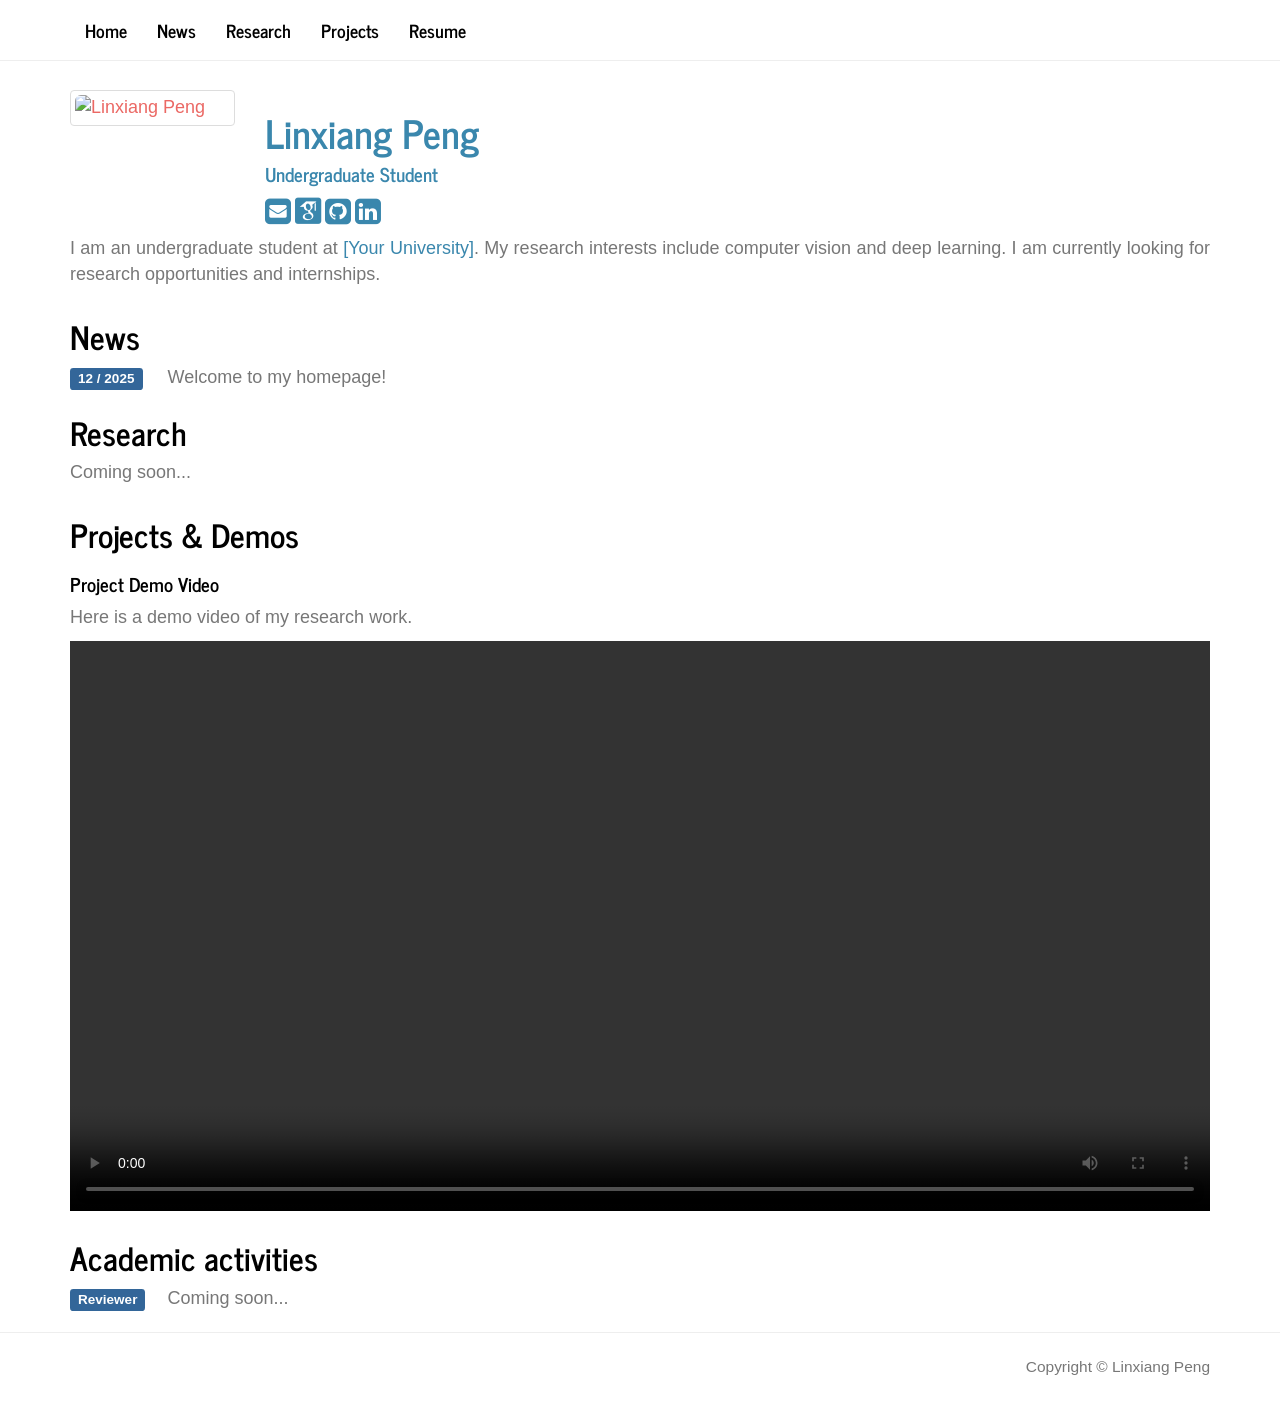
==== index.html @ 298efb1e "moban commmit" ====
<!DOCTYPE html>
<html lang="en">
    <head>
        <meta charset="utf-8">
        <meta http-equiv="X-UA-Compatible" content="IE=edge">
        <meta name="viewport" content="width=device-width, initial-scale=1.0">
	<title>Linxiang Peng</title>

	<link href="./css/bootstrap.min.css" rel="stylesheet">
        <link rel="stylesheet" href="./assets/academicons-1.7.0/css/academicons.css"/>
    	<link rel="stylesheet" href="./assets/font-awesome-4.7.0/css/font-awesome.min.css"/>
    </head>

    <body>

      <div style="height:10px;"></div>
      <!-- Navigation bar -->
      
      <div class="navbar navbar-default  navbar-fixed-top bg-info">
        <div class="container">
          <div class="navbar-header">
          
            <button class="navbar-toggle" type="button" data-toggle="collapse" data-target="#navbar-main">
              <span class="icon-bar"></span>
              <span class="icon-bar"></span>
              <span class="icon-bar"></span>
            </button>
          </div>
          <div class="navbar-collapse collapse" id="navbar-main">
             
            <ul class="nav navbar-nav navbar-left">
              <li ><a href="index.html#aboutme">Home</a></li>
              <li ><a href="#news">News</a></li>
              <li ><a href="#research">Research</a></li>
              <li ><a href="#projects">Projects</a></li>
		<li ><a href="#">Resume</a></li>
            </ul>
          </div>
        </div>
      </div>

      <div style="height:80px;"></div>
     

      <!-- end of navigation bar -->

      <!-- CONTENTS -->
      <div class="container">
        <!-- Aboutme -->
        <!--<div id="aboutme"></div> -->
        <div class="row">
          <div class="col-xs-6 col-sm-4 col-md-2">
            <a class="thumbnail">
              <img src="https://via.placeholder.com/150" alt="Linxiang Peng" class="img-rounded">
            </a>            
          </div>

          <div class="col-xs-10 col-sm-6 col-md-4">
            <h1 class="text-info">Linxiang Peng</h1>
            <h4 class="text-info">Undergraduate Student</h4>
	    <h5>
	    	<a href="mailto:plx@mail.ustc.edu.cn" class="text-info" title="e-Mail"><i class="fa fa-envelope-square fa-2x"></i></a>
            	<a href="#" class="text-info" title="Google Scholar"><i class="ai ai-google-scholar-square ai-2x"></i></a>
		<a href="#" class="text-info" title="GitHub"><i class="fa fa-github-square fa-2x"></i></a>
            	<a href="#" class="text-info" title="LinkedIn"><i class="fa fa-linkedin-square fa-2x"></i></a>
	    </h5>
	    <! --
		<img src="./img/inria.png" alt="inria" style="width:40%">
          </div>
        </div>
		
         
         <p class="text-body", align="justify">
         I am an undergraduate student at <a href='#' class="text-info">[Your University]</a>. My research interests include computer vision and deep learning. I am currently looking for research opportunities and internships.
	
        <!-- News -->
        <div class="row" id="news" style="padding-top:60px; margin-top:-60px;">
          <div class="col-md-12">
            <h2>News</h2>
          </div>
        </div>

	<div class="row">
          <div class="col-sm-1 col-md-1">
            <span class="label label-info">12 / 2025</span>
          </div>
          <div class="col-sm-11 col-md-11">
                 Welcome to my homepage!
          </div>
        </div>
        <div style="height:3px;"></div>

        <!-- end of news -->

        <!-- Research -->
        <div class="row"  id="research" style="padding-top:60px; margin-top:-60px;">
          <div class="col-md-12">
            <h2>Research</h2>
            <p>Coming soon...</p>
          </div>
        </div>

        <!-- Projects -->
        <div class="row" id="projects" style="padding-top:60px; margin-top:-60px;">
            <div class="col-md-12">
                <h2>Projects & Demos</h2>
                <div class="row">
                    <div class="col-md-12">
                        <h4>Project Demo Video</h4>
                        <p>Here is a demo video of my research work.</p>
                        <!-- Replace 'demo.mp4' with your actual video filename -->
                        <video width="100%" controls>
                            <source src="static/videos/demo.mp4" type="video/mp4">
                            Your browser does not support the video tag.
                        </video>
                    </div>
                </div>
            </div>
        </div>
	
	 	<div class="row" id="teaching" style="padding-top:60px; margin-top:-60px;">
          <div class="col-md-12">
            <h2>Academic activities</h2>
            <div class="row">
				<div class="col-sm-1 col-md-1">
                  <span class="label label-info"> Reviewer </span>
              	</div>
				<div class="col-sm-11 col-md-11">
                	 Coming soon...
              	</div>
				</div>
            
	  	</div>
	 	</div>



	
      </div> <!-- end of contents -->
      <hr>


      <div class="container">
        <footer>
          <p align="right"><small>Copyright © Linxiang Peng</small></p>
        </footer>
        <div style="height:10px;"></div>
      </div>

      <!-- Bootstrap core JavaScript -->
      <!-- Placed at the end of the document so the pages load faster -->
      <script src="jq/jquery-1.11.1.min.js"></script>
      <script src="js/bootstrap.min.js"></script>
      <script src="js/docs.min.js"></script>

    </body>
</html>
---- assets/academicons-1.7.0/css/academicons.css ----
/*
 *  Academicons 1.9.1 by James Walsh (https://github.com/jpswalsh) and Katja Bercic (https://github.com/katjabercic)
 *  Fonts generated using FontForge - https://fontforge.org
 *  Square icons designed to be used alongside Font Awesome square icons - https://fortawesome.github.io/Font-Awesome/
 *  Licenses - Font: SIL OFL 1.1, CSS: MIT License
 */
@font-face {
    font-family: 'Academicons';
    font-style: normal;
    font-weight: 400;
    font-display: block;
    src:url('../fonts/academicons.eot');
    src:url('../fonts/academicons.eot') format('embedded-opentype'),
        url('../fonts/academicons.ttf') format('truetype'),
        url('../fonts/academicons.woff') format('woff'),
        url('../fonts/academicons.svg') format('svg');
}
.ai {
  font-family: 'Academicons';
  font-weight: 400;
  -moz-osx-font-smoothing: grayscale;
  -webkit-font-smoothing: antialiased;
  display: inline-block;
  font-style: normal;
  font-variant: normal;
  text-rendering: auto;
  line-height: 1;
}
.ai-academia:before {
  content: "\e9af";
}
.ai-academia-square:before {
  content: "\e93d";
}
.ai-acclaim:before {
  content: "\e92e";
}
.ai-acclaim-square:before {
  content: "\e93a";
}
.ai-acm:before {
  content: "\e93c";
}
.ai-acm-square:before {
  content: "\e95d";
}
.ai-acmdl:before {
  content: "\e96a";
}
.ai-acmdl-square:before {
  content: "\e9d3";
}
.ai-ads:before {
  content: "\e9cb";
}
.ai-ads-square:before {
  content: "\e94a";
}
.ai-africarxiv:before {
  content: "\e91b";
}
.ai-africarxiv-square:before {
  content: "\e90b";
}
.ai-arxiv:before {
  content: "\e974";
}
.ai-arxiv-square:before {
  content: "\e9a6";
}
.ai-biorxiv:before {
  content: "\e9a2";
}
.ai-biorxiv-square:before {
  content: "\e98b";
}
.ai-ceur:before {
  content: "\e96d";
}
.ai-ceur-square:before {
  content: "\e92f";
}
.ai-ciencia-vitae:before {
  content: "\e912";
}
.ai-ciencia-vitae-square:before {
  content: "\e913";
}
.ai-closed-access:before {
  content: "\e942";
}
.ai-closed-access-square:before {
  content: "\e943";
}
.ai-conversation:before {
  content: "\e94c";
}
.ai-conversation-square:before {
  content: "\e915";
}
.ai-coursera:before {
  content: "\e95f";
}
.ai-coursera-square:before {
  content: "\e97f";
}
.ai-crossref:before {
  content: "\e918";
}
.ai-crossref-square:before {
  content: "\e919";
}
.ai-cv:before {
  content: "\e9a5";
}
.ai-cv-square:before {
  content: "\e90a";
}
.ai-datacite:before {
  content: "\e91c";
}
.ai-datacite-square:before {
  content: "\e91d";
}
.ai-dataverse:before {
  content: "\e9f7";
}
.ai-dataverse-square:before {
  content: "\e9e4";
}
.ai-dblp:before {
  content: "\e94f";
}
.ai-dblp-square:before {
  content: "\e93f";
}
.ai-depsy:before {
  content: "\e97a";
}
.ai-depsy-square:before {
  content: "\e94b";
}
.ai-doi:before {
  content: "\e97e";
}
.ai-doi-square:before {
  content: "\e98f";
}
.ai-dryad:before {
  content: "\e97c";
}
.ai-dryad-square:before {
  content: "\e98c";
}
.ai-elsevier:before {
  content: "\e961";
}
.ai-elsevier-square:before {
  content: "\e910";
}
.ai-figshare:before {
  content: "\e981";
}
.ai-figshare-square:before {
  content: "\e9e7";
}
.ai-google-scholar:before {
  content: "\e9d4";
}
.ai-google-scholar-square:before {
  content: "\e9f9";
}
.ai-hal:before {
  content: "\e92c";
}
.ai-hal-square:before {
  content: "\e92d";
}
.ai-hypothesis:before {
  content: "\e95a";
}
.ai-hypothesis-square:before {
  content: "\e95b";
}
.ai-ideas-repec:before {
  content: "\e9ed";
}
.ai-ideas-repec-square:before {
  content: "\e9f8";
}
.ai-ieee:before {
  content: "\e929";
}
.ai-ieee-square:before {
  content: "\e9b9";
}
.ai-impactstory:before {
  content: "\e9cf";
}
.ai-impactstory-square:before {
  content: "\e9aa";
}
.ai-inaturalist:before {
  content: "\e900";
}
.ai-inaturalist-square:before {
  content: "\e901";
}
.ai-inpn:before {
  content: "\e902";
}
.ai-inpn-square:before {
  content: "\e903";
}
.ai-inspire:before {
  content: "\e9e9";
}
.ai-inspire-square:before {
  content: "\e9fe";
}
.ai-isidore:before {
  content: "\e936";
}
.ai-isidore-square:before {
  content: "\e954";
}
.ai-jstor:before {
  content: "\e938";
}
.ai-jstor-square:before {
  content: "\e944";
}
.ai-lattes:before {
  content: "\e9b3";
}
.ai-lattes-square:before {
  content: "\e99c";
}
.ai-mathoverflow:before {
  content: "\e9f6";
}
.ai-mathoverflow-square:before {
  content: "\e97b";
}
.ai-mendeley:before {
  content: "\e9f0";
}
.ai-mendeley-square:before {
  content: "\e9f3";
}
.ai-moodle:before {
  content: "\e907";
}
.ai-moodle-square:before {
  content: "\e908";
}
.ai-nakala:before {
  content: "\e940";
}
.ai-nakala-square:before {
  content: "\e941";
}
.ai-obp:before {
  content: "\e92a";
}
.ai-obp-square:before {
  content: "\e92b";
}
.ai-open-access:before {
  content: "\e939";
}
.ai-open-access-square:before {
  content: "\e9f4";
}
.ai-open-data:before {
  content: "\e966";
}
.ai-open-data-square:before {
  content: "\e967";
}
.ai-open-materials:before {
  content: "\e968";
}
.ai-open-materials-square:before {
  content: "\e969";
}
.ai-openedition:before {
  content: "\e946";
}
.ai-openedition-square:before {
  content: "\e947";
}
.ai-orcid:before {
  content: "\e9d9";
}
.ai-orcid-square:before {
  content: "\e9c3";
}
.ai-osf:before {
  content: "\e9ef";
}
.ai-osf-square:before {
  content: "\e931";
}
.ai-overleaf:before {
  content: "\e914";
}
.ai-overleaf-square:before {
  content: "\e98d";
}
.ai-philpapers:before {
  content: "\e98a";
}
.ai-philpapers-square:before {
  content: "\e96f";
}
.ai-piazza:before {
  content: "\e99a";
}
.ai-piazza-square:before {
  content: "\e90c";
}
.ai-preregistered:before {
  content: "\e906";
}
.ai-preregistered-square:before {
  content: "\e96b";
}
.ai-protocols:before {
  content: "\e952";
}
.ai-protocols-square:before {
  content: "\e953";
}
.ai-psyarxiv:before {
  content: "\e90e";
}
.ai-psyarxiv-square:before {
  content: "\e90f";
}
.ai-publons:before {
  content: "\e937";
}
.ai-publons-square:before {
  content: "\e94e";
}
.ai-pubmed:before {
  content: "\e99f";
}
.ai-pubmed-square:before {
  content: "\e97d";
}
.ai-pubpeer:before {
  content: "\e922";
}
.ai-pubpeer-square:before {
  content: "\e923";
}
.ai-researcherid:before {
  content: "\e91a";
}
.ai-researcherid-square:before {
  content: "\e95c";
}
.ai-researchgate:before {
  content: "\e95e";
}
.ai-researchgate-square:before {
  content: "\e99e";
}
.ai-ror:before {
  content: "\e948";
}
.ai-ror-square:before {
  content: "\e949";
}
.ai-sci-hub:before {
  content: "\e959";
}
.ai-sci-hub-square:before {
  content: "\e905";
}
.ai-scirate:before {
  content: "\e98e";
}
.ai-scirate-square:before {
  content: "\e99d";
}
.ai-scopus:before {
  content: "\e91e";
}
.ai-scopus-square:before {
  content: "\e91f";
}
.ai-semantic-scholar:before {
  content: "\e96e";
}
.ai-semantic-scholar-square:before {
  content: "\e96c";
}
.ai-springer:before {
  content: "\e928";
}
.ai-springer-square:before {
  content: "\e99b";
}
.ai-ssrn:before {
  content: "\e916";
}
.ai-ssrn-square:before {
  content: "\e917";
}
.ai-stackoverflow:before {
  content: "\e920";
}
.ai-stackoverflow-square:before {
  content: "\e921";
}
.ai-zenodo:before {
  content: "\e911";
}
.ai-zotero:before {
  content: "\e962";
}
.ai-zotero-square:before {
  content: "\e932";
}
/*  Duplication of the FontAwesome style classes using 'ai' in place of 'fa'. */
.ai-lg {
  font-size: 1.33333em;
  line-height: 0.75em;
  vertical-align: -.0667em;
}
.ai-xs {
  font-size: .75em;
}
.ai-sm {
  font-size: .875em;
}

.ai-1x {
  font-size: 1em;
}
.ai-2x {
  font-size: 2em;
}
.ai-3x {
  font-size: 3em;
}
.ai-4x {
  font-size: 4em;
}
.ai-5x {
  font-size: 5em;
}
.ai-6x {
  font-size: 6em;
}
.ai-7x {
  font-size: 7em;
}
.ai-8x {left
  font-size: 8em;
}
.ai-9x {
  font-size: 9em;
}
.ai-10x {
  font-size: 10em;
}

.ai-fw {
  text-align: center;
  width: 1.25em;
}

.ai-ul {
  list-style-type: none;
  margin-left: 2.5em;
  padding-left: 0;
}
.ai-ul > li {
    position: relative;
}
.ai-li {
  left: -2em;
  position: absolute;
  text-align: center;
  width: 2em;
  line-height: inherit;
}

.ai-border {
border: solid 0.08em #eee;
border-radius: .1em;
  padding: .2em .25em .15em;
}

.ai-pull-left {
  float: left;
}
.ai-pull-right {
  float: right;
}
.ai.ai-pull-left {
  margin-right: .3em;
}
.ai.ai-pull-right {
  margin-right: .3em;
}

.ai-stack {
  display: inline-block;
  height: 2em;
  line-height: 2em;
  position: relative;
  vertical-align: middle;
  width: 2.5em;
}
.ai-stack-1x,
.ai-stack-2x {
  left: 0;
  position: absolute;
  text-align: center;
  width: 100%;
}
.ai-stack-1x {
  line-height: inherit;
}
.ai-stack-2x {
  font-size: 2em;
}
.ai-inverse {
  color: #fff;
}
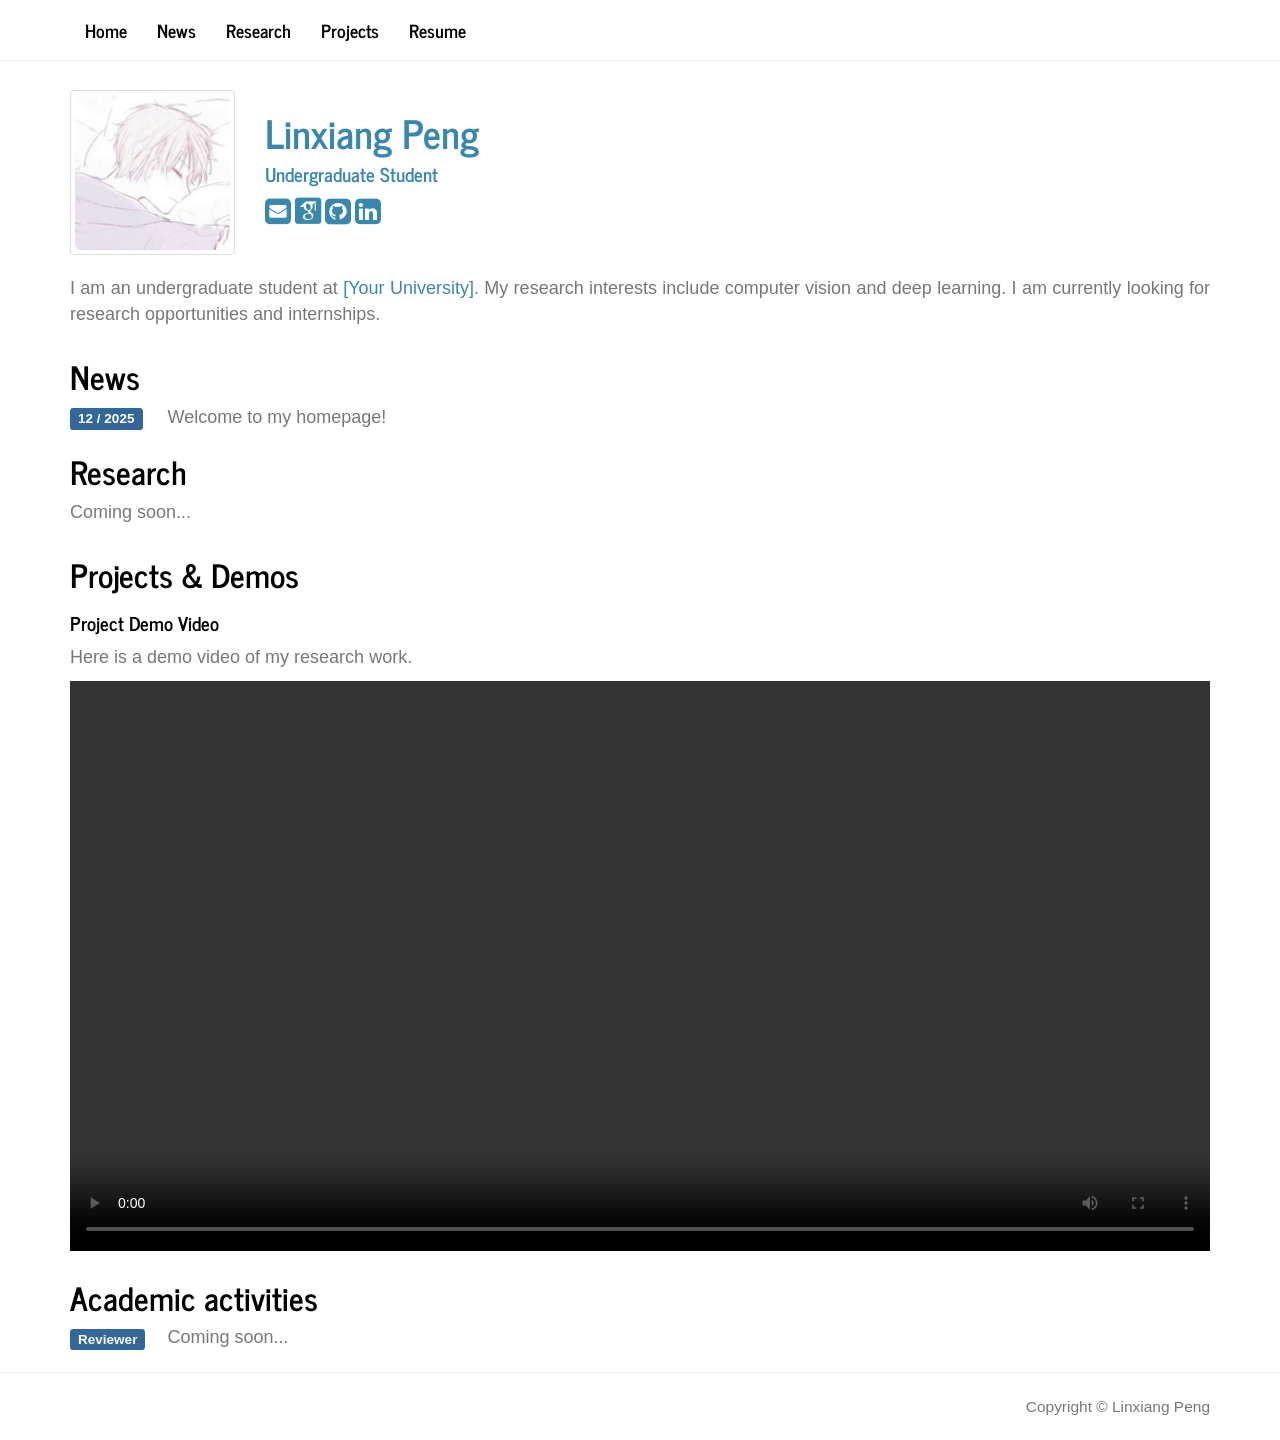
==== commit 9979df37: "cv commmit" ====
--- a/index.html
+++ b/index.html
@@ -33,7 +33,7 @@
               <li ><a href="#news">News</a></li>
               <li ><a href="#research">Research</a></li>
               <li ><a href="#projects">Projects</a></li>
-		<li ><a href="#">Resume</a></li>
+		<li ><a href="./img/cv.pdf">Resume</a></li>
             </ul>
           </div>
         </div>
@@ -51,7 +51,7 @@
         <div class="row">
           <div class="col-xs-6 col-sm-4 col-md-2">
             <a class="thumbnail">
-              <img src="https://via.placeholder.com/150" alt="Linxiang Peng" class="img-rounded">
+              <img src="./img/p.jpg" alt="Linxiang Peng" class="img-rounded">
             </a>            
           </div>
 
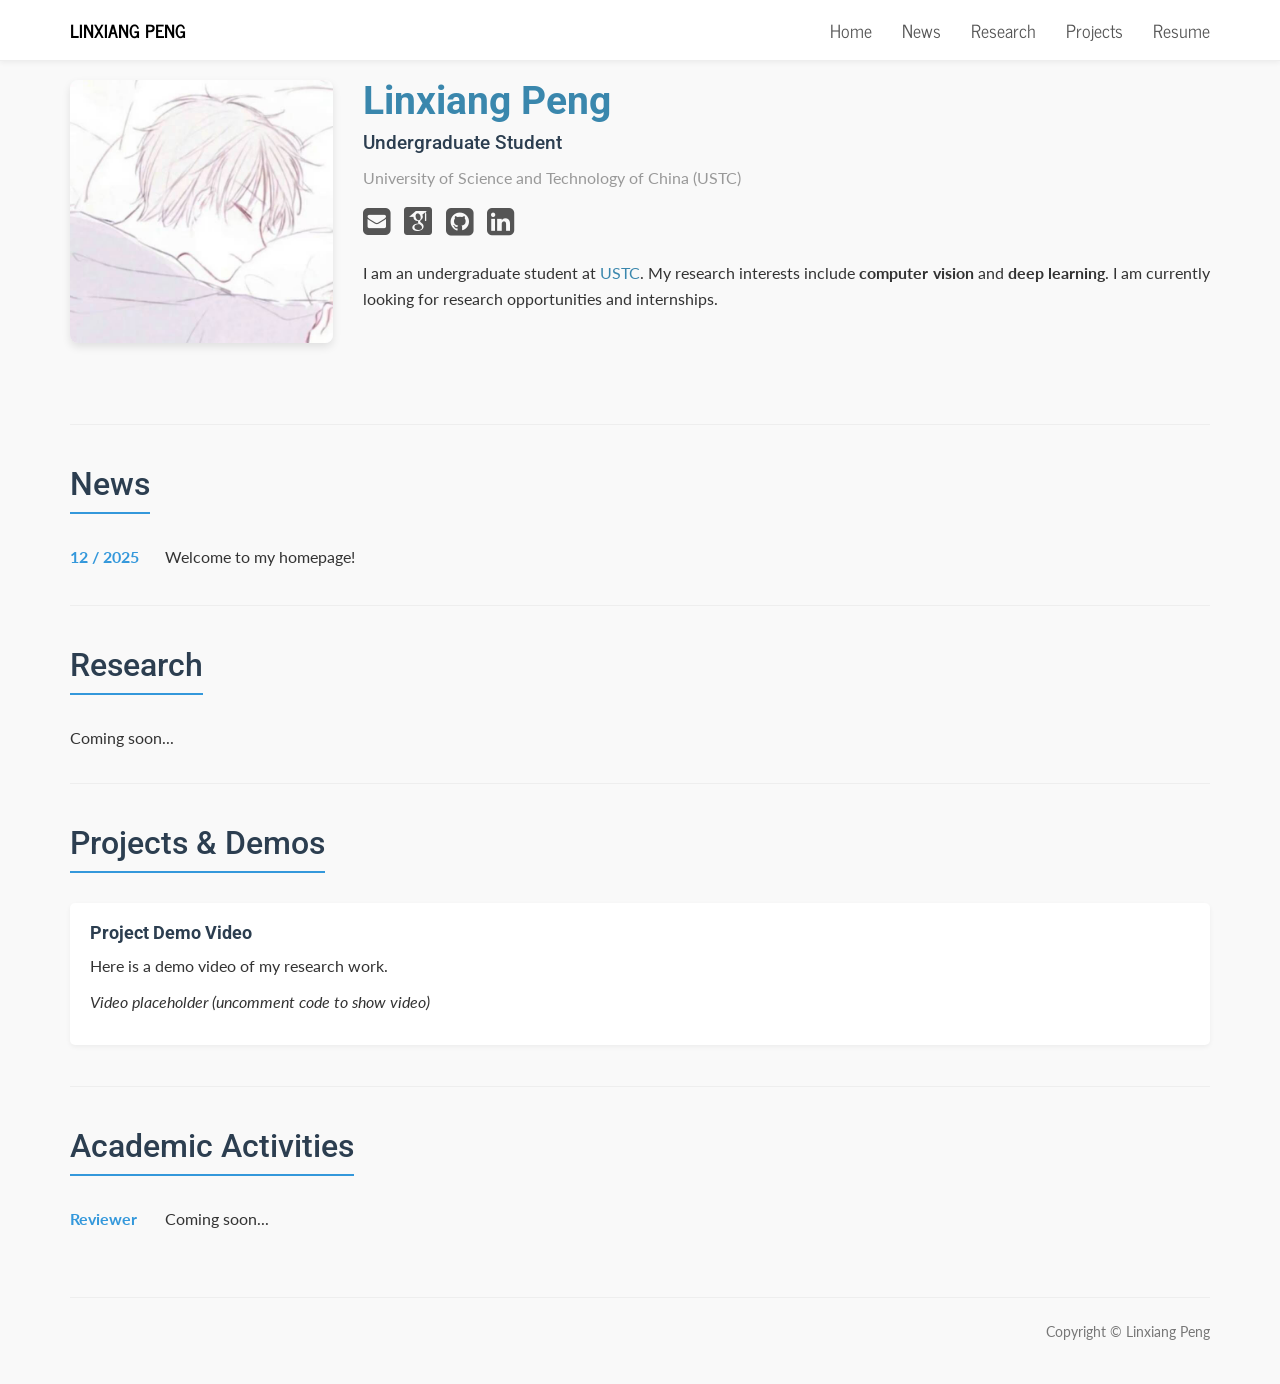
==== commit 2024be5f: "v2 commmit" ====
--- a/index.html
+++ b/index.html
@@ -4,154 +4,221 @@
         <meta charset="utf-8">
         <meta http-equiv="X-UA-Compatible" content="IE=edge">
         <meta name="viewport" content="width=device-width, initial-scale=1.0">
-	<title>Linxiang Peng</title>
-
-	<link href="./css/bootstrap.min.css" rel="stylesheet">
+        <title>Linxiang Peng</title>
+
+        <!-- Fonts -->
+        <link href="https://fonts.googleapis.com/css?family=Roboto:300,400,500,700|Lato:300,400,700" rel="stylesheet">
+
+        <!-- CSS -->
+        <link href="./css/bootstrap.min.css" rel="stylesheet">
         <link rel="stylesheet" href="./assets/academicons-1.7.0/css/academicons.css"/>
-    	<link rel="stylesheet" href="./assets/font-awesome-4.7.0/css/font-awesome.min.css"/>
+        <link rel="stylesheet" href="./assets/font-awesome-4.7.0/css/font-awesome.min.css"/>
+        <link href="./css/custom.css" rel="stylesheet">
     </head>
 
     <body>
 
-      <div style="height:10px;"></div>
-      <!-- Navigation bar -->
-      
-      <div class="navbar navbar-default  navbar-fixed-top bg-info">
+    <!-- Navigation bar -->
+    <div class="navbar navbar-default navbar-fixed-top">
         <div class="container">
-          <div class="navbar-header">
-          
-            <button class="navbar-toggle" type="button" data-toggle="collapse" data-target="#navbar-main">
-              <span class="icon-bar"></span>
-              <span class="icon-bar"></span>
-              <span class="icon-bar"></span>
-            </button>
-          </div>
-          <div class="navbar-collapse collapse" id="navbar-main">
-             
-            <ul class="nav navbar-nav navbar-left">
-              <li ><a href="index.html#aboutme">Home</a></li>
-              <li ><a href="#news">News</a></li>
-              <li ><a href="#research">Research</a></li>
-              <li ><a href="#projects">Projects</a></li>
-		<li ><a href="./img/cv.pdf">Resume</a></li>
-            </ul>
-          </div>
-        </div>
-      </div>
-
-      <div style="height:80px;"></div>
-     
-
-      <!-- end of navigation bar -->
-
-      <!-- CONTENTS -->
-      <div class="container">
-        <!-- Aboutme -->
-        <!--<div id="aboutme"></div> -->
-        <div class="row">
-          <div class="col-xs-6 col-sm-4 col-md-2">
-            <a class="thumbnail">
-              <img src="./img/p.jpg" alt="Linxiang Peng" class="img-rounded">
-            </a>            
-          </div>
-
-          <div class="col-xs-10 col-sm-6 col-md-4">
-            <h1 class="text-info">Linxiang Peng</h1>
-            <h4 class="text-info">Undergraduate Student</h4>
-	    <h5>
-	    	<a href="mailto:plx@mail.ustc.edu.cn" class="text-info" title="e-Mail"><i class="fa fa-envelope-square fa-2x"></i></a>
-            	<a href="#" class="text-info" title="Google Scholar"><i class="ai ai-google-scholar-square ai-2x"></i></a>
-		<a href="#" class="text-info" title="GitHub"><i class="fa fa-github-square fa-2x"></i></a>
-            	<a href="#" class="text-info" title="LinkedIn"><i class="fa fa-linkedin-square fa-2x"></i></a>
-	    </h5>
-	    <! --
-		<img src="./img/inria.png" alt="inria" style="width:40%">
-          </div>
-        </div>
-		
-         
-         <p class="text-body", align="justify">
-         I am an undergraduate student at <a href='#' class="text-info">[Your University]</a>. My research interests include computer vision and deep learning. I am currently looking for research opportunities and internships.
-	
-        <!-- News -->
+            <div class="navbar-header">
+                <button class="navbar-toggle" type="button" data-toggle="collapse" data-target="#navbar-main">
+                    <span class="icon-bar"></span>
+                    <span class="icon-bar"></span>
+                    <span class="icon-bar"></span>
+                </button>
+                <a class="navbar-brand" href="#">Linxiang Peng</a>
+            </div>
+            <div class="navbar-collapse collapse" id="navbar-main">
+                <ul class="nav navbar-nav navbar-right">
+                    <li><a href="#home">Home</a></li>
+                    <li><a href="#news">News</a></li>
+                    <li><a href="#research">Research</a></li>
+                    <li><a href="#projects">Projects</a></li>
+                    <li><a href="./img/cv.pdf" target="_blank">Resume</a></li>
+                </ul>
+            </div>
+        </div>
+    </div>
+
+    <div style="height:80px;"></div>
+
+    <!-- CONTENTS -->
+    <div class="container" id="home">
+        
+        <!-- ================================================================== -->
+        <!-- PROFILE SECTION -->
+        <!-- ================================================================== -->
+        <div class="row" style="margin-bottom: 60px;">
+            <div class="col-sm-4 col-md-3">
+                <div class="thumbnail">
+                    <!-- [EDIT]: Replace with your photo path -->
+                    <img src="./img/p.jpg" alt="Linxiang Peng">
+                </div>
+            </div>
+
+            <div class="col-sm-8 col-md-9 profile-info">
+                <h1 class="text-info">Linxiang Peng</h1>
+                <h4>Undergraduate Student</h4>
+                <p class="text-muted">University of Science and Technology of China (USTC)</p>
+                
+                <div class="social-icons" style="margin-top: 15px; margin-bottom: 20px;">
+                    <!-- [EDIT]: Update your links here -->
+                    <a href="mailto:plx@mail.ustc.edu.cn" title="Email"><i class="fa fa-envelope-square fa-2x"></i></a>
+                    <a href="#" title="Google Scholar"><i class="ai ai-google-scholar-square ai-2x"></i></a>
+                    <a href="#" title="GitHub"><i class="fa fa-github-square fa-2x"></i></a>
+                    <a href="#" title="LinkedIn"><i class="fa fa-linkedin-square fa-2x"></i></a>
+                </div>
+
+                <p class="text-justify">
+                    <!-- [EDIT]: Edit your biography here -->
+                    I am an undergraduate student at <a href='#' class="text-info">USTC</a>. 
+                    My research interests include <strong>computer vision</strong> and <strong>deep learning</strong>. 
+                    I am currently looking for research opportunities and internships.
+                </p>
+            </div>
+        </div>
+
+        <hr>
+
+        <!-- ================================================================== -->
+        <!-- NEWS SECTION -->
+        <!-- ================================================================== -->
         <div class="row" id="news" style="padding-top:60px; margin-top:-60px;">
-          <div class="col-md-12">
-            <h2>News</h2>
-          </div>
-        </div>
-
-	<div class="row">
-          <div class="col-sm-1 col-md-1">
-            <span class="label label-info">12 / 2025</span>
-          </div>
-          <div class="col-sm-11 col-md-11">
-                 Welcome to my homepage!
-          </div>
-        </div>
-        <div style="height:3px;"></div>
-
-        <!-- end of news -->
-
-        <!-- Research -->
-        <div class="row"  id="research" style="padding-top:60px; margin-top:-60px;">
-          <div class="col-md-12">
-            <h2>Research</h2>
-            <p>Coming soon...</p>
-          </div>
-        </div>
-
-        <!-- Projects -->
+            <div class="col-md-12">
+                <h2>News</h2>
+                
+                <!-- [TEMPLATE]: Copy this block to add a new news item -->
+                <!-- 
+                <div class="news-item">
+                    <div class="news-date">MM / YYYY</div>
+                    <div class="news-content">
+                        Your news content goes here.
+                    </div>
+                </div> 
+                -->
+
+                <!-- [EDIT]: Add your news items below -->
+                
+                <div class="news-item">
+                    <div class="news-date">12 / 2025</div>
+                    <div class="news-content">
+                        Welcome to my homepage!
+                    </div>
+                </div>
+
+            </div>
+        </div>
+
+        <hr>
+
+        <!-- ================================================================== -->
+        <!-- RESEARCH SECTION -->
+        <!-- ================================================================== -->
+        <div class="row" id="research" style="padding-top:60px; margin-top:-60px;">
+            <div class="col-md-12">
+                <h2>Research</h2>
+                
+                <!-- [TEMPLATE]: Copy this block to add a new research paper -->
+                <!--
+                <div class="research-item">
+                    <div class="row">
+                        <div class="col-md-3">
+                            <img src="path/to/teaser.jpg" class="research-thumb" alt="Project Teaser">
+                        </div>
+                        <div class="col-md-9">
+                            <h3 class="research-title"><a href="#">Paper Title</a></h3>
+                            <p class="research-authors">
+                                <strong>Your Name</strong>, Co-author 1, Co-author 2
+                            </p>
+                            <p class="research-venue">Conference Name (CVPR/ICCV/ECCV), Year</p>
+                            <p class="research-desc">
+                                Short description of the paper.
+                                <br>
+                                <a href="#">[Paper]</a> <a href="#">[Code]</a> <a href="#">[Project Page]</a>
+                            </p>
+                        </div>
+                    </div>
+                </div>
+                -->
+
+                <!-- [EDIT]: Add your research items below -->
+                <p>Coming soon...</p>
+
+            </div>
+        </div>
+
+        <hr>
+
+        <!-- ================================================================== -->
+        <!-- PROJECTS SECTION -->
+        <!-- ================================================================== -->
         <div class="row" id="projects" style="padding-top:60px; margin-top:-60px;">
             <div class="col-md-12">
                 <h2>Projects & Demos</h2>
-                <div class="row">
-                    <div class="col-md-12">
-                        <h4>Project Demo Video</h4>
-                        <p>Here is a demo video of my research work.</p>
-                        <!-- Replace 'demo.mp4' with your actual video filename -->
-                        <video width="100%" controls>
-                            <source src="static/videos/demo.mp4" type="video/mp4">
-                            Your browser does not support the video tag.
+
+                <!-- [TEMPLATE]: Copy this block to add a new project -->
+                <!--
+                <div class="research-item">
+                    <h3 class="research-title">Project Name</h3>
+                    <p>Description of the project.</p>
+                    <div class="embed-responsive embed-responsive-16by9">
+                        <video controls class="embed-responsive-item">
+                            <source src="path/to/video.mp4" type="video/mp4">
                         </video>
                     </div>
                 </div>
-            </div>
-        </div>
-	
-	 	<div class="row" id="teaching" style="padding-top:60px; margin-top:-60px;">
-          <div class="col-md-12">
-            <h2>Academic activities</h2>
-            <div class="row">
-				<div class="col-sm-1 col-md-1">
-                  <span class="label label-info"> Reviewer </span>
-              	</div>
-				<div class="col-sm-11 col-md-11">
-                	 Coming soon...
-              	</div>
-				</div>
-            
-	  	</div>
-	 	</div>
-
-
-
-	
-      </div> <!-- end of contents -->
-      <hr>
-
-
-      <div class="container">
+                -->
+
+                <!-- [EDIT]: Add your projects below -->
+                <div class="research-item">
+                    <h3 class="research-title">Project Demo Video</h3>
+                    <p>Here is a demo video of my research work.</p>
+                    <!-- Replace 'demo.mp4' with your actual video filename -->
+                    <!-- 
+                    <video width="100%" controls>
+                        <source src="static/videos/demo.mp4" type="video/mp4">
+                        Your browser does not support the video tag.
+                    </video> 
+                    -->
+                    <p><em>Video placeholder (uncomment code to show video)</em></p>
+                </div>
+
+            </div>
+        </div>
+
+        <hr>
+
+        <!-- ================================================================== -->
+        <!-- ACADEMIC ACTIVITIES -->
+        <!-- ================================================================== -->
+        <div class="row" id="teaching" style="padding-top:60px; margin-top:-60px;">
+            <div class="col-md-12">
+                <h2>Academic Activities</h2>
+                
+                <div class="news-item">
+                    <div class="news-date">Reviewer</div>
+                    <div class="news-content">
+                        Coming soon...
+                    </div>
+                </div>
+
+            </div>
+        </div>
+
+    </div> <!-- end of contents -->
+
+    <div class="container">
         <footer>
-          <p align="right"><small>Copyright © Linxiang Peng</small></p>
+            <p class="text-right"><small>Copyright © Linxiang Peng</small></p>
         </footer>
         <div style="height:10px;"></div>
-      </div>
-
-      <!-- Bootstrap core JavaScript -->
-      <!-- Placed at the end of the document so the pages load faster -->
-      <script src="jq/jquery-1.11.1.min.js"></script>
-      <script src="js/bootstrap.min.js"></script>
-      <script src="js/docs.min.js"></script>
+    </div>
+
+    <!-- Bootstrap core JavaScript -->
+    <script src="jq/jquery-1.11.1.min.js"></script>
+    <script src="js/bootstrap.min.js"></script>
+    <script src="js/docs.min.js"></script>
 
     </body>
 </html>
--- a/css/custom.css
+++ b/css/custom.css
@@ -0,0 +1,144 @@
+/* Global Styles */
+body {
+    font-family: 'Lato', 'Helvetica Neue', Helvetica, Arial, sans-serif;
+    font-size: 16px;
+    line-height: 1.6;
+    color: #333;
+    background-color: #f9f9f9;
+}
+
+h1, h2, h3, h4, h5, h6 {
+    font-family: 'Roboto', 'Helvetica Neue', Helvetica, Arial, sans-serif;
+    font-weight: 500;
+    color: #2c3e50;
+}
+
+a {
+    color: #3498db;
+    transition: color 0.2s ease;
+}
+
+a:hover {
+    color: #2980b9;
+    text-decoration: none;
+}
+
+/* Navigation Bar */
+.navbar-default {
+    background-color: #fff;
+    border-bottom: 1px solid #eee;
+    box-shadow: 0 2px 5px rgba(0,0,0,0.05);
+}
+
+.navbar-default .navbar-nav > li > a {
+    color: #555;
+    font-weight: 500;
+}
+
+.navbar-default .navbar-nav > li > a:hover,
+.navbar-default .navbar-nav > li > a:focus {
+    color: #3498db;
+    background-color: transparent;
+}
+
+/* Profile Section */
+.thumbnail {
+    border: none;
+    background: none;
+    padding: 0;
+    box-shadow: 0 4px 8px rgba(0,0,0,0.1);
+    border-radius: 8px;
+    overflow: hidden;
+}
+
+.thumbnail img {
+    width: 100%;
+    height: auto;
+    display: block;
+}
+
+.profile-info h1 {
+    margin-top: 0;
+    font-weight: 700;
+}
+
+.social-icons a {
+    margin-right: 10px;
+    color: #555;
+}
+
+.social-icons a:hover {
+    color: #3498db;
+}
+
+/* Section Headers */
+h2 {
+    border-bottom: 2px solid #3498db;
+    padding-bottom: 10px;
+    margin-bottom: 30px;
+    display: inline-block;
+}
+
+/* News Section */
+.news-item {
+    margin-bottom: 15px;
+    display: flex;
+    align-items: baseline;
+}
+
+.news-date {
+    min-width: 80px;
+    font-weight: bold;
+    color: #3498db;
+    margin-right: 15px;
+}
+
+.news-content {
+    flex: 1;
+}
+
+/* Research / Projects Section */
+.research-item {
+    background: #fff;
+    padding: 20px;
+    margin-bottom: 20px;
+    border-radius: 5px;
+    box-shadow: 0 2px 5px rgba(0,0,0,0.05);
+    transition: transform 0.2s ease;
+}
+
+.research-item:hover {
+    transform: translateY(-2px);
+    box-shadow: 0 5px 15px rgba(0,0,0,0.1);
+}
+
+.research-thumb {
+    width: 100%;
+    border-radius: 4px;
+    margin-bottom: 15px;
+}
+
+.research-title {
+    font-size: 18px;
+    font-weight: bold;
+    margin-top: 0;
+}
+
+.research-authors {
+    color: #666;
+    font-style: italic;
+    margin-bottom: 5px;
+}
+
+.research-venue {
+    color: #2c3e50;
+    font-weight: 500;
+}
+
+/* Footer */
+footer {
+    margin-top: 50px;
+    padding: 20px 0;
+    border-top: 1px solid #eee;
+    color: #777;
+}
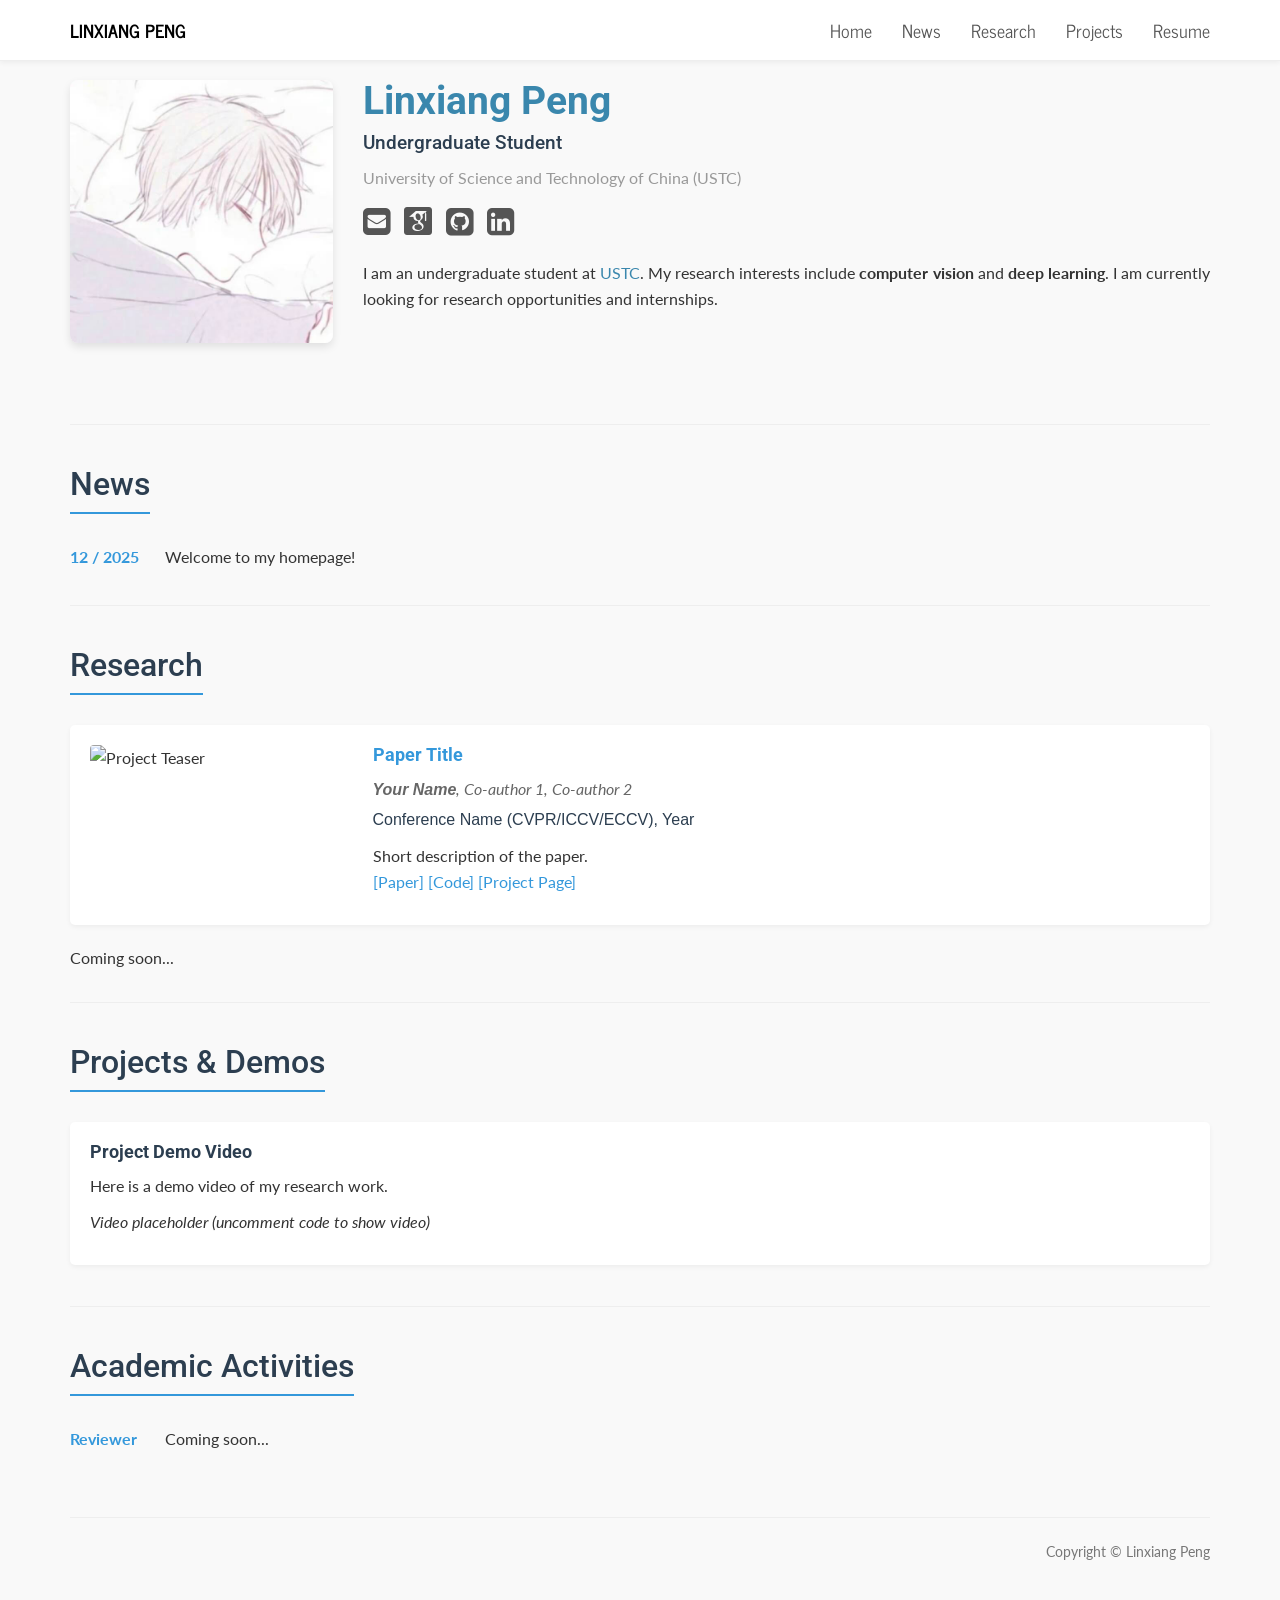
==== commit 41bfbc5e: "git commmit" ====
--- a/index.html
+++ b/index.html
@@ -66,7 +66,7 @@
                     <!-- [EDIT]: Update your links here -->
                     <a href="mailto:plx@mail.ustc.edu.cn" title="Email"><i class="fa fa-envelope-square fa-2x"></i></a>
                     <a href="#" title="Google Scholar"><i class="ai ai-google-scholar-square ai-2x"></i></a>
-                    <a href="#" title="GitHub"><i class="fa fa-github-square fa-2x"></i></a>
+                    <a href="https://github.com/flying05" title="GitHub"><i class="fa fa-github-square fa-2x"></i></a>
                     <a href="#" title="LinkedIn"><i class="fa fa-linkedin-square fa-2x"></i></a>
                 </div>
 
@@ -143,6 +143,26 @@
                 -->
 
                 <!-- [EDIT]: Add your research items below -->
+                <div class="research-item">
+                    <div class="row">
+                        <div class="col-md-3">
+                            <img src="path/to/teaser.jpg" class="research-thumb" alt="Project Teaser">
+                        </div>
+                        <div class="col-md-9">
+                            <h3 class="research-title"><a href="#">Paper Title</a></h3>
+                            <p class="research-authors">
+                                <strong>Your Name</strong>, Co-author 1, Co-author 2
+                            </p>
+                            <p class="research-venue">Conference Name (CVPR/ICCV/ECCV), Year</p>
+                            <p class="research-desc">
+                                Short description of the paper.
+                                <br>
+                                <a href="#">[Paper]</a> <a href="#">[Code]</a> <a href="#">[Project Page]</a>
+                            </p>
+                        </div>
+                    </div>
+                </div>
+               
                 <p>Coming soon...</p>
 
             </div>
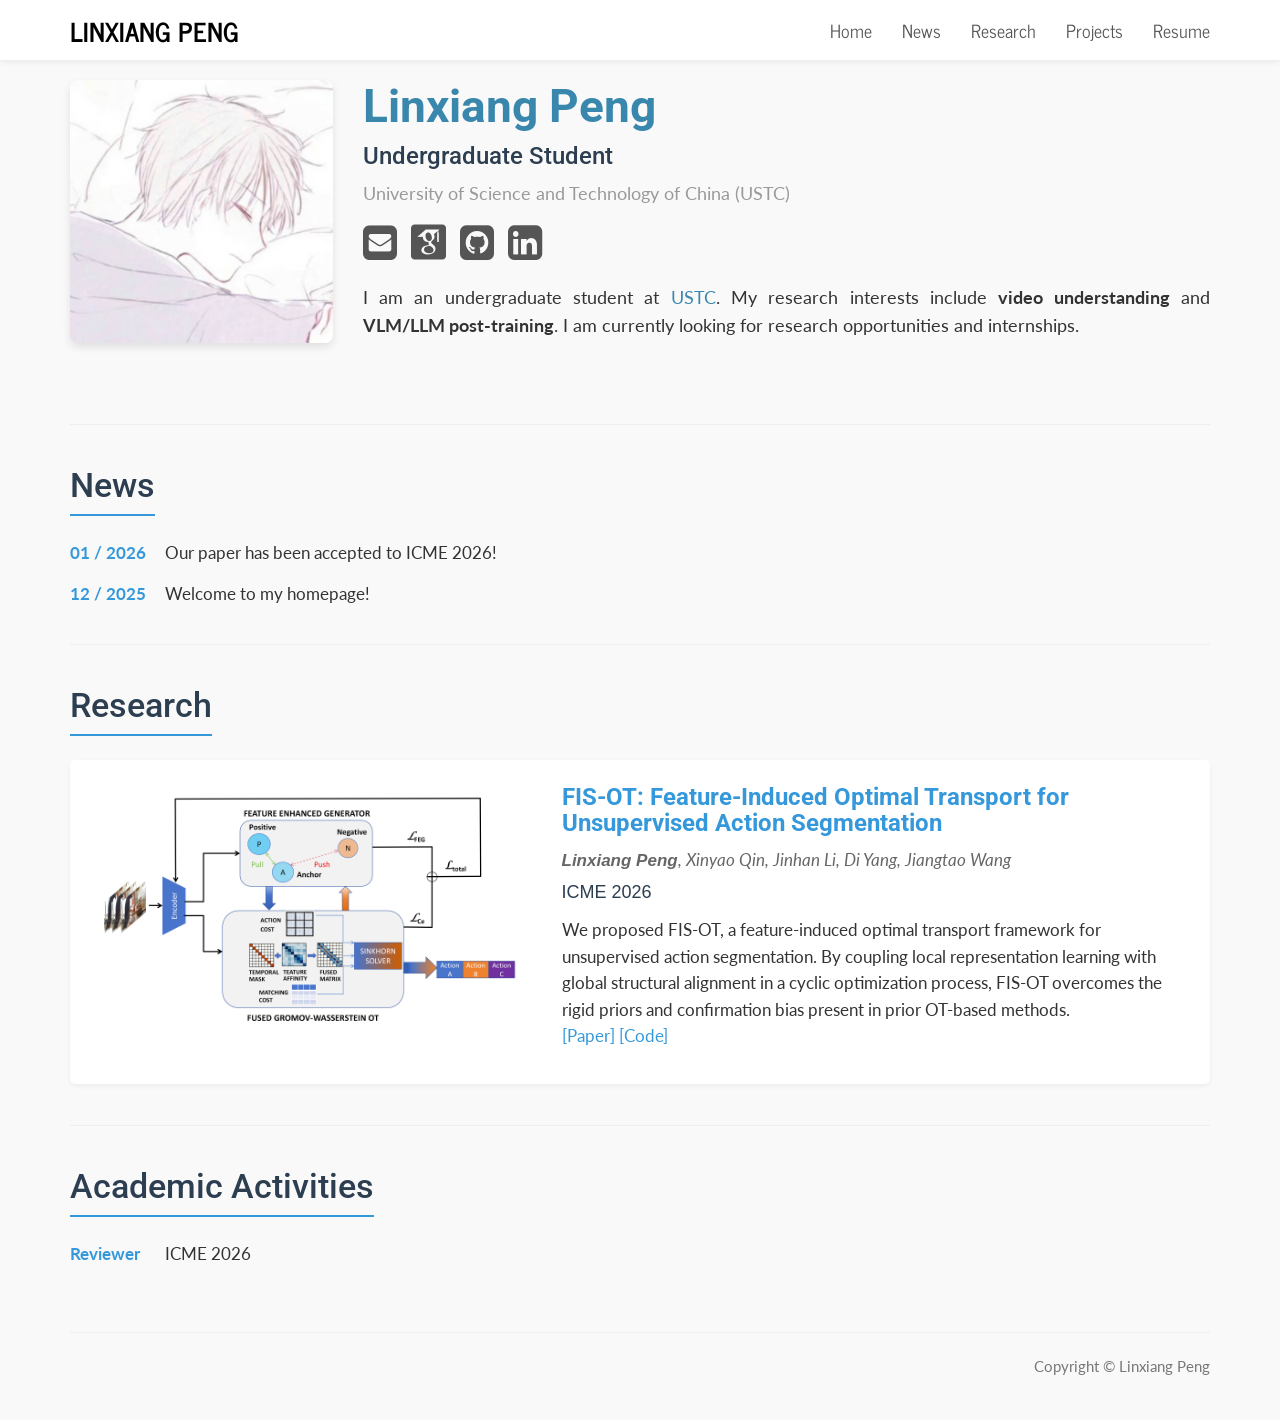
==== commit 5fc8b204: "添加了fisot" ====
--- a/index.html
+++ b/index.html
@@ -34,7 +34,7 @@
                     <li><a href="#home">Home</a></li>
                     <li><a href="#news">News</a></li>
                     <li><a href="#research">Research</a></li>
-                    <li><a href="#projects">Projects</a></li>
+                    <li><a href="./projects.html">Projects</a></li>
                     <li><a href="./img/cv.pdf" target="_blank">Resume</a></li>
                 </ul>
             </div>
@@ -50,14 +50,14 @@
         <!-- PROFILE SECTION -->
         <!-- ================================================================== -->
         <div class="row" style="margin-bottom: 60px;">
-            <div class="col-sm-4 col-md-3">
+            <div class="col-sm-5 col-md-3">
                 <div class="thumbnail">
                     <!-- [EDIT]: Replace with your photo path -->
                     <img src="./img/p.jpg" alt="Linxiang Peng">
                 </div>
             </div>
 
-            <div class="col-sm-8 col-md-9 profile-info">
+            <div class="col-sm-7 col-md-9 profile-info">
                 <h1 class="text-info">Linxiang Peng</h1>
                 <h4>Undergraduate Student</h4>
                 <p class="text-muted">University of Science and Technology of China (USTC)</p>
@@ -65,7 +65,7 @@
                 <div class="social-icons" style="margin-top: 15px; margin-bottom: 20px;">
                     <!-- [EDIT]: Update your links here -->
                     <a href="mailto:plx@mail.ustc.edu.cn" title="Email"><i class="fa fa-envelope-square fa-2x"></i></a>
-                    <a href="#" title="Google Scholar"><i class="ai ai-google-scholar-square ai-2x"></i></a>
+                    <a href="https://scholar.google.com/citations?user=g3O8sbUAAAAJ&hl=zh-CN" title="Google Scholar"><i class="ai ai-google-scholar-square ai-2x"></i></a>
                     <a href="https://github.com/flying05" title="GitHub"><i class="fa fa-github-square fa-2x"></i></a>
                     <a href="#" title="LinkedIn"><i class="fa fa-linkedin-square fa-2x"></i></a>
                 </div>
@@ -73,7 +73,7 @@
                 <p class="text-justify">
                     <!-- [EDIT]: Edit your biography here -->
                     I am an undergraduate student at <a href='#' class="text-info">USTC</a>. 
-                    My research interests include <strong>computer vision</strong> and <strong>deep learning</strong>. 
+                    My research interests include <strong>video understanding</strong> and <strong>VLM/LLM post-training</strong>. 
                     I am currently looking for research opportunities and internships.
                 </p>
             </div>
@@ -99,7 +99,12 @@
                 -->
 
                 <!-- [EDIT]: Add your news items below -->
-                
+                <div class="news-item">
+                    <div class="news-date">01 / 2026</div>
+                    <div class="news-content">
+                        Our paper has been accepted to ICME 2026!
+                    </div>
+                </div>
                 <div class="news-item">
                     <div class="news-date">12 / 2025</div>
                     <div class="news-content">
@@ -123,10 +128,10 @@
                 <!--
                 <div class="research-item">
                     <div class="row">
-                        <div class="col-md-3">
+                        <div class="col-md-5">
                             <img src="path/to/teaser.jpg" class="research-thumb" alt="Project Teaser">
                         </div>
-                        <div class="col-md-9">
+                        <div class="col-md-7">
                             <h3 class="research-title"><a href="#">Paper Title</a></h3>
                             <p class="research-authors">
                                 <strong>Your Name</strong>, Co-author 1, Co-author 2
@@ -145,64 +150,25 @@
                 <!-- [EDIT]: Add your research items below -->
                 <div class="research-item">
                     <div class="row">
-                        <div class="col-md-3">
-                            <img src="path/to/teaser.jpg" class="research-thumb" alt="Project Teaser">
-                        </div>
-                        <div class="col-md-9">
-                            <h3 class="research-title"><a href="#">Paper Title</a></h3>
+                        <div class="col-md-5">
+                            <img src="./img/fis-ot.png" class="research-thumb" alt="Project Teaser">
+                        </div>
+                        <div class="col-md-7">
+                            <h3 class="research-title"><a href="#">FIS-OT: Feature-Induced Optimal Transport for Unsupervised Action Segmentation</a></h3>
                             <p class="research-authors">
-                                <strong>Your Name</strong>, Co-author 1, Co-author 2
-                            </p>
-                            <p class="research-venue">Conference Name (CVPR/ICCV/ECCV), Year</p>
+                                <strong>Linxiang Peng</strong>, Xinyao Qin, Jinhan Li, Di Yang, Jiangtao Wang
+                            </p>
+                            <p class="research-venue">ICME 2026</p>
                             <p class="research-desc">
-                                Short description of the paper.
+                                We proposed FIS-OT, a feature-induced optimal transport framework for unsupervised action segmentation. By coupling local representation learning with global structural alignment in a cyclic optimization process, FIS-OT overcomes the rigid priors and confirmation bias present in prior OT-based methods.
                                 <br>
-                                <a href="#">[Paper]</a> <a href="#">[Code]</a> <a href="#">[Project Page]</a>
+                                <a href="#">[Paper]</a> <a href="https://github.com/flying05/FIS-OT">[Code]</a>
                             </p>
                         </div>
                     </div>
                 </div>
                
-                <p>Coming soon...</p>
-
-            </div>
-        </div>
-
-        <hr>
-
-        <!-- ================================================================== -->
-        <!-- PROJECTS SECTION -->
-        <!-- ================================================================== -->
-        <div class="row" id="projects" style="padding-top:60px; margin-top:-60px;">
-            <div class="col-md-12">
-                <h2>Projects & Demos</h2>
-
-                <!-- [TEMPLATE]: Copy this block to add a new project -->
-                <!--
-                <div class="research-item">
-                    <h3 class="research-title">Project Name</h3>
-                    <p>Description of the project.</p>
-                    <div class="embed-responsive embed-responsive-16by9">
-                        <video controls class="embed-responsive-item">
-                            <source src="path/to/video.mp4" type="video/mp4">
-                        </video>
-                    </div>
-                </div>
-                -->
-
-                <!-- [EDIT]: Add your projects below -->
-                <div class="research-item">
-                    <h3 class="research-title">Project Demo Video</h3>
-                    <p>Here is a demo video of my research work.</p>
-                    <!-- Replace 'demo.mp4' with your actual video filename -->
-                    <!-- 
-                    <video width="100%" controls>
-                        <source src="static/videos/demo.mp4" type="video/mp4">
-                        Your browser does not support the video tag.
-                    </video> 
-                    -->
-                    <p><em>Video placeholder (uncomment code to show video)</em></p>
-                </div>
+            
 
             </div>
         </div>
@@ -219,7 +185,7 @@
                 <div class="news-item">
                     <div class="news-date">Reviewer</div>
                     <div class="news-content">
-                        Coming soon...
+                        ICME 2026
                     </div>
                 </div>
 
--- a/css/custom.css
+++ b/css/custom.css
@@ -1,8 +1,8 @@
 /* Global Styles */
 body {
     font-family: 'Lato', 'Helvetica Neue', Helvetica, Arial, sans-serif;
-    font-size: 16px;
-    line-height: 1.6;
+    font-size: 17px;
+    line-height: 1.55;
     color: #333;
     background-color: #f9f9f9;
 }
@@ -33,6 +33,12 @@
 .navbar-default .navbar-nav > li > a {
     color: #555;
     font-weight: 500;
+    font-size: 18px;
+}
+
+.navbar-default .navbar-brand {
+    font-size: 26px;
+    font-weight: 600;
 }
 
 .navbar-default .navbar-nav > li > a:hover,
@@ -60,11 +66,27 @@
 .profile-info h1 {
     margin-top: 0;
     font-weight: 700;
+    font-size: 46px;
+    line-height: 1.15;
+}
+
+.profile-info h4 {
+    font-size: 24px;
+    margin-top: 8px;
+    margin-bottom: 10px;
+}
+
+.profile-info p {
+    font-size: 18px;
 }
 
 .social-icons a {
     margin-right: 10px;
     color: #555;
+}
+
+.social-icons i {
+    font-size: 2.35em;
 }
 
 .social-icons a:hover {
@@ -75,8 +97,9 @@
 h2 {
     border-bottom: 2px solid #3498db;
     padding-bottom: 10px;
-    margin-bottom: 30px;
+    margin-bottom: 24px;
     display: inline-block;
+    font-size: 34px;
 }
 
 /* News Section */
@@ -84,6 +107,7 @@
     margin-bottom: 15px;
     display: flex;
     align-items: baseline;
+    font-size: 17px;
 }
 
 .news-date {
@@ -100,7 +124,7 @@
 /* Research / Projects Section */
 .research-item {
     background: #fff;
-    padding: 20px;
+    padding: 24px;
     margin-bottom: 20px;
     border-radius: 5px;
     box-shadow: 0 2px 5px rgba(0,0,0,0.05);
@@ -115,13 +139,14 @@
 .research-thumb {
     width: 100%;
     border-radius: 4px;
-    margin-bottom: 15px;
+    margin-bottom: 12px;
 }
 
 .research-title {
-    font-size: 18px;
+    font-size: 24px;
     font-weight: bold;
     margin-top: 0;
+    margin-bottom: 10px;
 }
 
 .research-authors {
@@ -133,6 +158,40 @@
 .research-venue {
     color: #2c3e50;
     font-weight: 500;
+    font-size: 18px;
+}
+
+@media (max-width: 767px) {
+    body {
+        font-size: 16px;
+    }
+
+    .profile-info h1 {
+        font-size: 36px;
+        margin-top: 10px;
+    }
+
+    .profile-info h4 {
+        font-size: 21px;
+    }
+
+    .profile-info p,
+    .news-item,
+    .research-venue {
+        font-size: 16px;
+    }
+
+    .navbar-default .navbar-nav > li > a {
+        font-size: 17px;
+    }
+
+    h2 {
+        font-size: 30px;
+    }
+
+    .research-title {
+        font-size: 22px;
+    }
 }
 
 /* Footer */
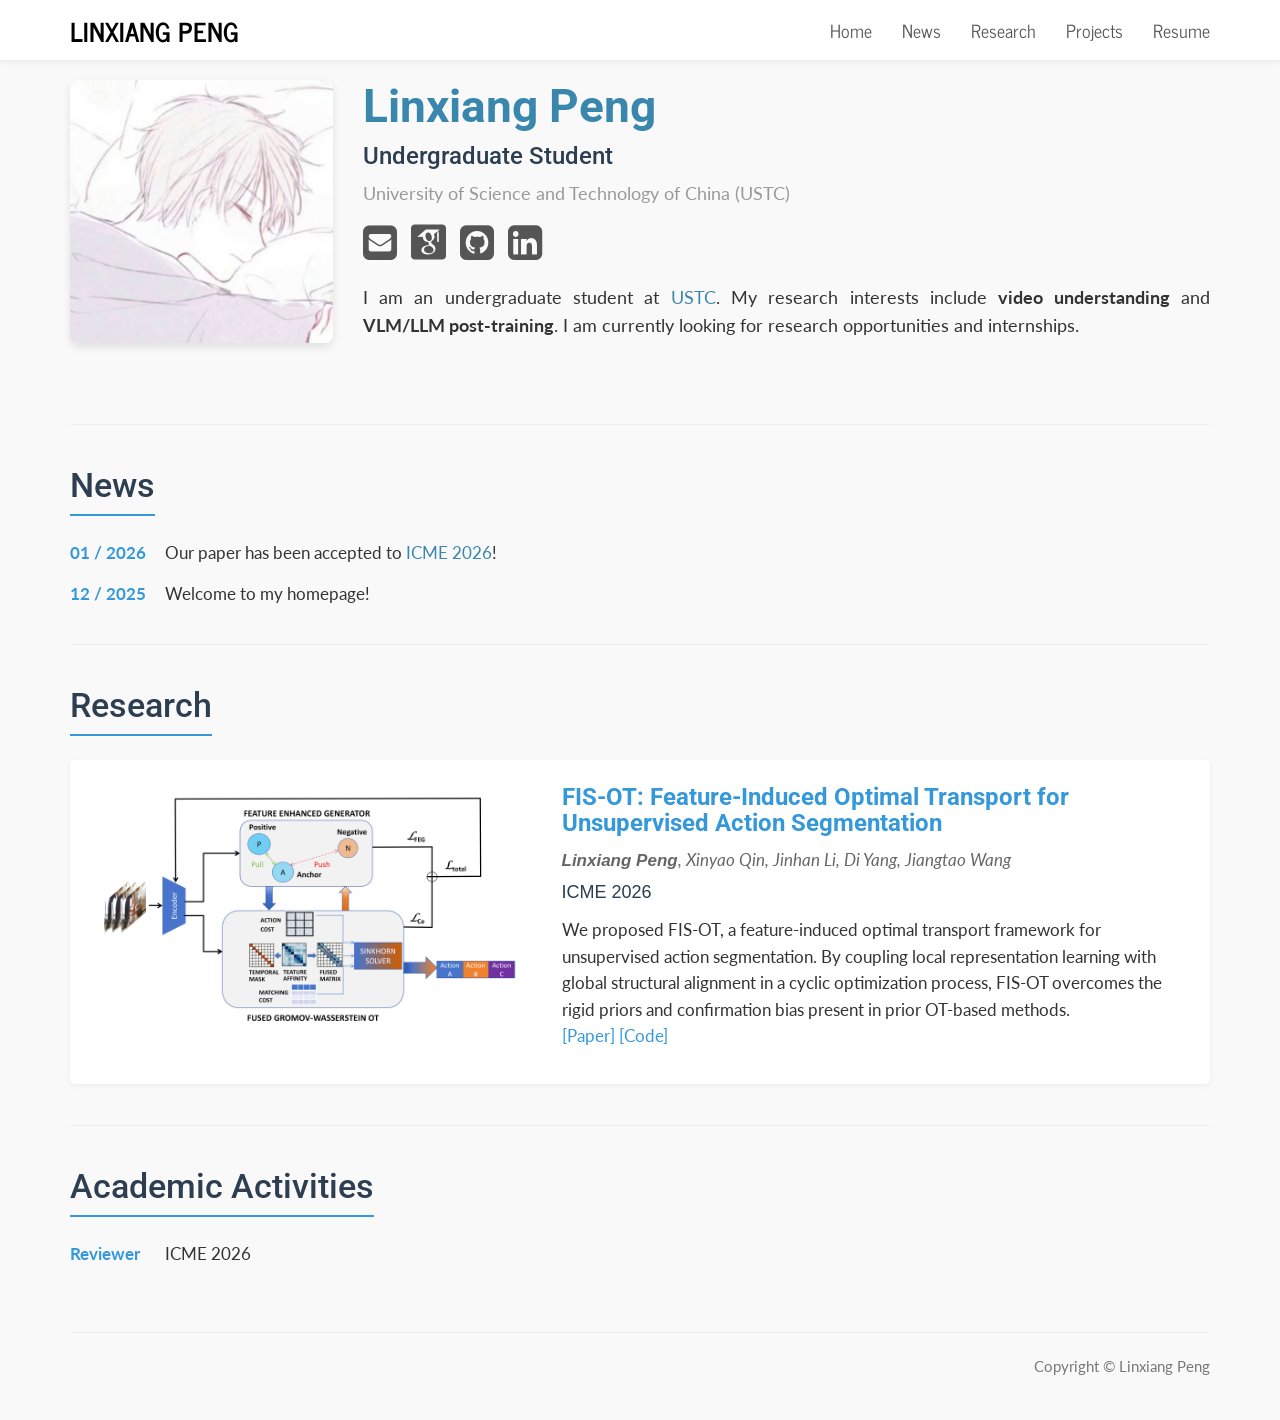
==== commit e52b29a5: "添加了fisot1" ====
--- a/index.html
+++ b/index.html
@@ -102,7 +102,7 @@
                 <div class="news-item">
                     <div class="news-date">01 / 2026</div>
                     <div class="news-content">
-                        Our paper has been accepted to ICME 2026!
+                        Our paper has been accepted to <span class="text-info">ICME 2026</span>!
                     </div>
                 </div>
                 <div class="news-item">
